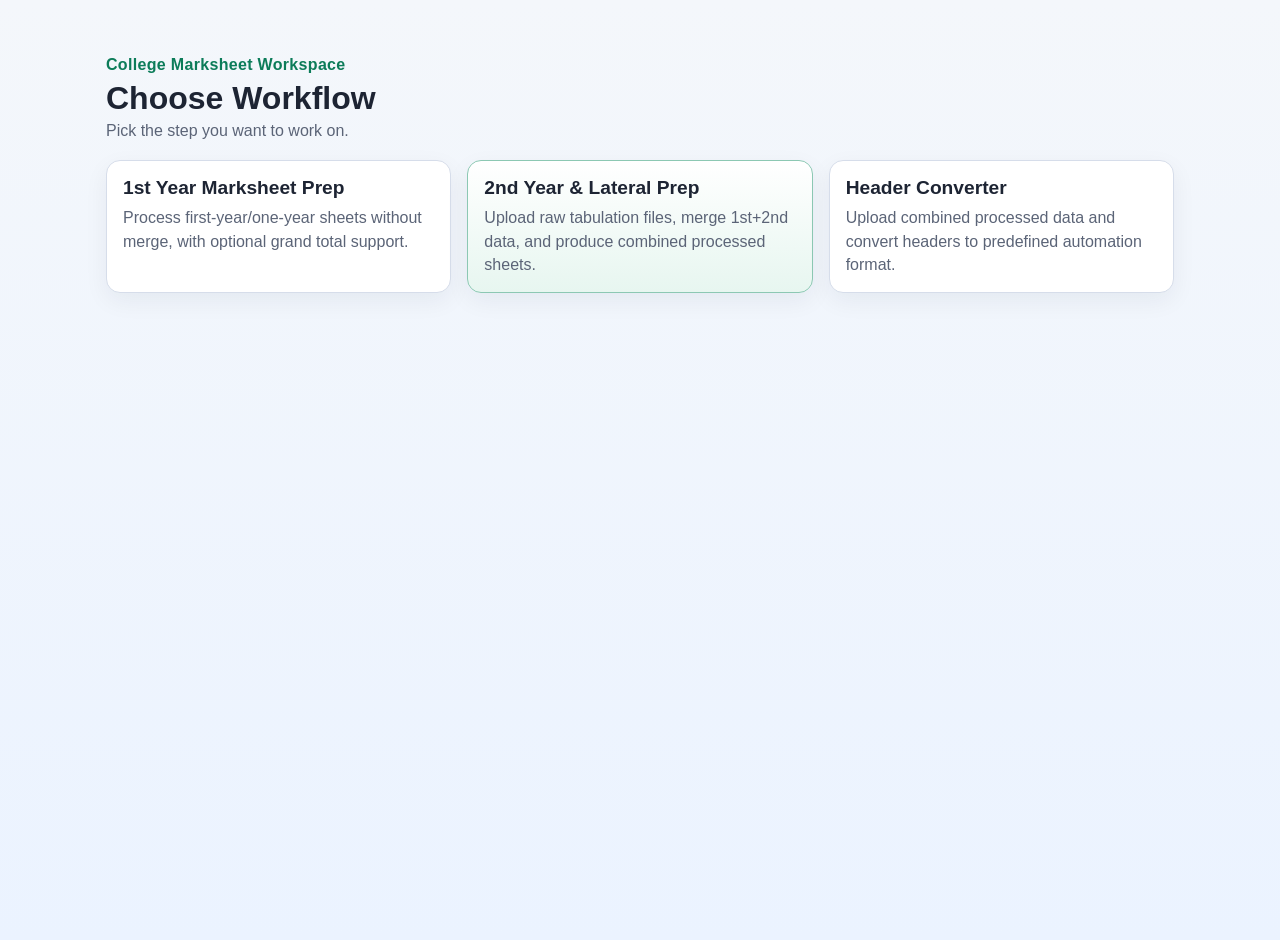
==== index.html @ 6aa49d60 "First commit" ====
﻿<!doctype html>
<html lang="en">
<head>
  <meta charset="UTF-8">
  <meta name="viewport" content="width=device-width, initial-scale=1.0">
  <title>Marksheet Generator</title>
  <link rel="stylesheet" href="styles.css">
</head>
<body>
  <main class="home-wrap">
    <section class="hero">
      <p class="eyebrow">College Marksheet Workspace</p>
      <h1>Choose Workflow</h1>
      <p class="hero-text">Pick the step you want to work on.</p>
    </section>

    <section class="card-grid">
      <a class="type-card" href="first-year.html">
        <h2>1st Year Marksheet Prep</h2>
        <p>Process first-year/one-year sheets without merge, with optional grand total support.</p>
      </a>

      <a class="type-card active" href="second-year.html">
        <h2>2nd Year & Lateral Prep</h2>
        <p>Upload raw tabulation files, merge 1st+2nd data, and produce combined processed sheets.</p>
      </a>

      <a class="type-card" href="header-converter.html">
        <h2>Header Converter</h2>
        <p>Upload combined processed data and convert headers to predefined automation format.</p>
      </a>
    </section>
  </main>
</body>
</html>
---- styles.css ----
﻿:root {
  --bg: #f4f7fb;
  --panel: #ffffff;
  --text: #1d2433;
  --muted: #5b6477;
  --border: #d6ddea;
  --accent: #0c7c59;
  --accent-hover: #0a6648;
  --accent-soft: #e7f6f0;
}

* {
  box-sizing: border-box;
}

body {
  margin: 0;
  font-family: "Segoe UI", Tahoma, Geneva, Verdana, sans-serif;
  background: linear-gradient(180deg, #f4f7fb 0%, #ebf3ff 100%);
  color: var(--text);
  min-height: 100vh;
}

.home-wrap {
  max-width: 1100px;
  margin: 2.5rem auto;
  padding: 1rem;
}

.hero {
  margin-bottom: 1.25rem;
}

.eyebrow {
  margin: 0;
  color: var(--accent);
  font-weight: 600;
  letter-spacing: 0.02em;
}

.hero h1 {
  margin: 0.35rem 0;
  font-size: 2rem;
}

.hero-text {
  margin: 0;
  color: var(--muted);
}

.card-grid {
  display: grid;
  grid-template-columns: repeat(auto-fit, minmax(240px, 1fr));
  gap: 1rem;
  margin-top: 1.25rem;
}

.type-card {
  display: block;
  text-decoration: none;
  color: inherit;
  background: var(--panel);
  border: 1px solid var(--border);
  border-radius: 14px;
  padding: 1rem;
  box-shadow: 0 8px 24px rgba(25, 34, 57, 0.06);
  transition: transform 0.15s ease, border-color 0.15s ease;
}

.type-card:hover {
  transform: translateY(-3px);
  border-color: #b6c6e6;
}

.type-card.active {
  border-color: #8cc8b3;
  background: linear-gradient(180deg, #ffffff 0%, var(--accent-soft) 100%);
}

.type-card h2 {
  margin: 0 0 0.45rem;
  font-size: 1.2rem;
}

.type-card p {
  margin: 0;
  color: var(--muted);
  line-height: 1.45;
}

.container,
.placeholder-wrap {
  max-width: 1100px;
  margin: 2rem auto;
  padding: 1rem;
}

.back-link {
  display: inline-block;
  text-decoration: none;
  margin-bottom: 0.75rem;
  color: #1b5ea9;
  font-weight: 600;
}

h1 {
  margin: 0;
  font-size: 1.8rem;
}

.subtitle {
  margin-top: 0.35rem;
  color: var(--muted);
}

.controls {
  display: flex;
  flex-wrap: wrap;
  gap: 0.75rem;
  align-items: center;
  margin: 1rem 0;
}

input[type="file"] {
  display: none;
}

.button,
button,
select {
  border: 1px solid var(--border);
  border-radius: 8px;
  padding: 0.5rem 0.75rem;
  background: var(--panel);
  color: var(--text);
  font-size: 0.95rem;
}

.button,
button {
  cursor: pointer;
}

.button {
  background: var(--accent);
  border-color: var(--accent);
  color: #fff;
}

.button:hover,
button:hover:not(:disabled) {
  background: var(--accent-hover);
  border-color: var(--accent-hover);
  color: #fff;
}

button:disabled,
select:disabled {
  opacity: 0.6;
  cursor: not-allowed;
}

.status {
  margin: 0.25rem 0 0.75rem;
  color: var(--muted);
}

.summary-panel {
  background: #f9fcff;
  border: 1px solid var(--border);
  border-radius: 10px;
  padding: 0.75rem 0.9rem;
  margin-bottom: 0.9rem;
}

.summary-panel h2 {
  margin: 0 0 0.45rem;
  font-size: 1rem;
}

.summary-panel ul {
  margin: 0;
  padding-left: 1.1rem;
  color: var(--muted);
}

.summary-panel li {
  margin-bottom: 0.25rem;
}

.table-wrap {
  background: var(--panel);
  border: 1px solid var(--border);
  border-radius: 10px;
  overflow: auto;
  max-height: 70vh;
}

table {
  width: 100%;
  border-collapse: collapse;
  min-width: 700px;
}

th,
td {
  border: 1px solid #e3e8f2;
  padding: 0.55rem;
  text-align: left;
  vertical-align: top;
}

th {
  position: sticky;
  top: 0;
  background: #f8fbff;
}

td[contenteditable="true"]:focus {
  outline: 2px solid #80bfff;
  outline-offset: -2px;
  background: #f4faff;
}

.placeholder-wrap p {
  color: var(--muted);
  max-width: 620px;
}

@media (max-width: 720px) {
  .home-wrap,
  .container,
  .placeholder-wrap {
    margin: 1rem auto;
  }

  .hero h1,
  h1 {
    font-size: 1.5rem;
  }
}
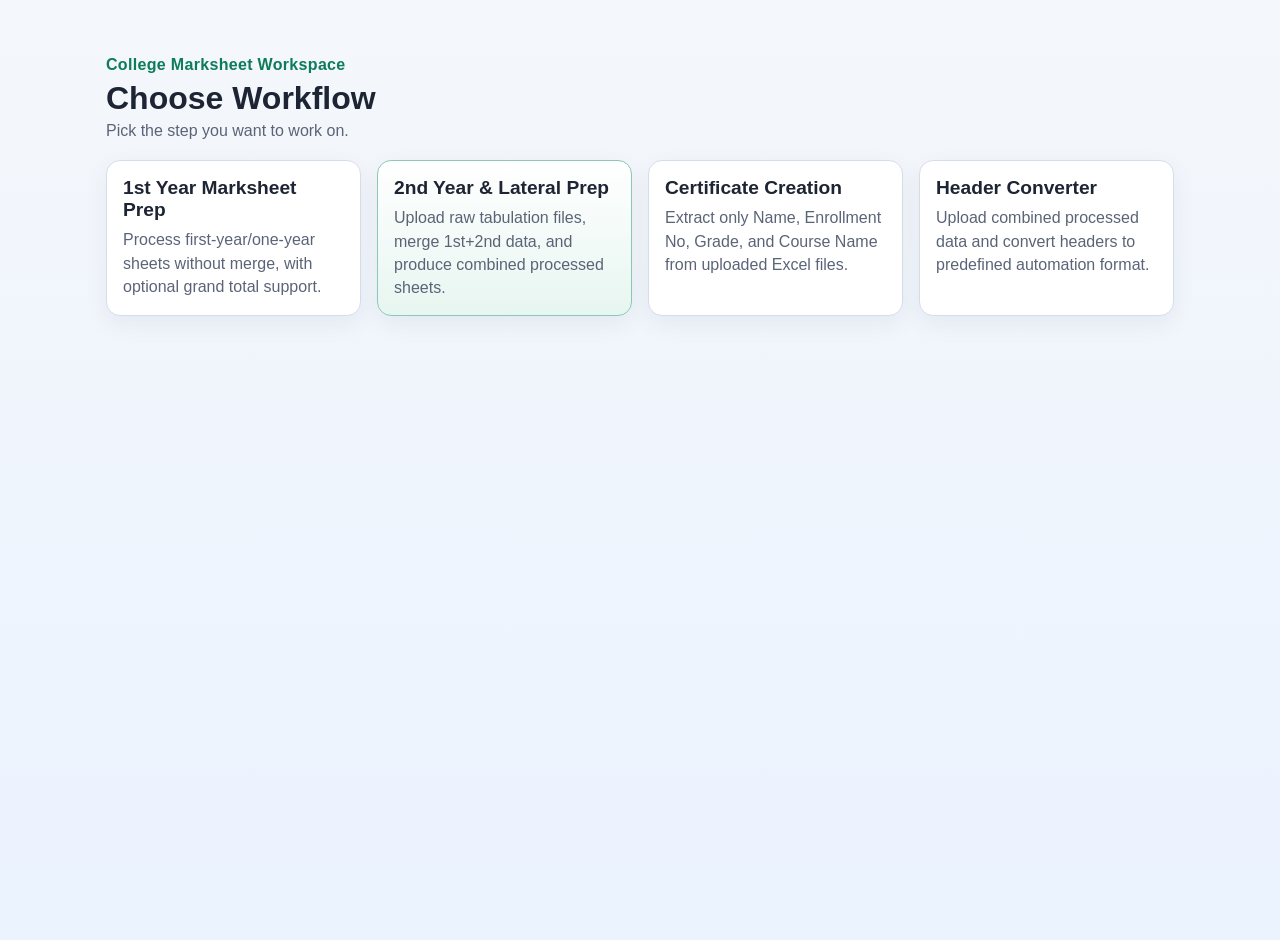
==== commit fa24570d: "2nd commit" ====
--- a/index.html
+++ b/index.html
@@ -25,6 +25,11 @@
         <p>Upload raw tabulation files, merge 1st+2nd data, and produce combined processed sheets.</p>
       </a>
 
+      <a class="type-card" href="certificate.html">
+        <h2>Certificate Creation</h2>
+        <p>Extract only Name, Enrollment No, Grade, and Course Name from uploaded Excel files.</p>
+      </a>
+
       <a class="type-card" href="header-converter.html">
         <h2>Header Converter</h2>
         <p>Upload combined processed data and convert headers to predefined automation format.</p>
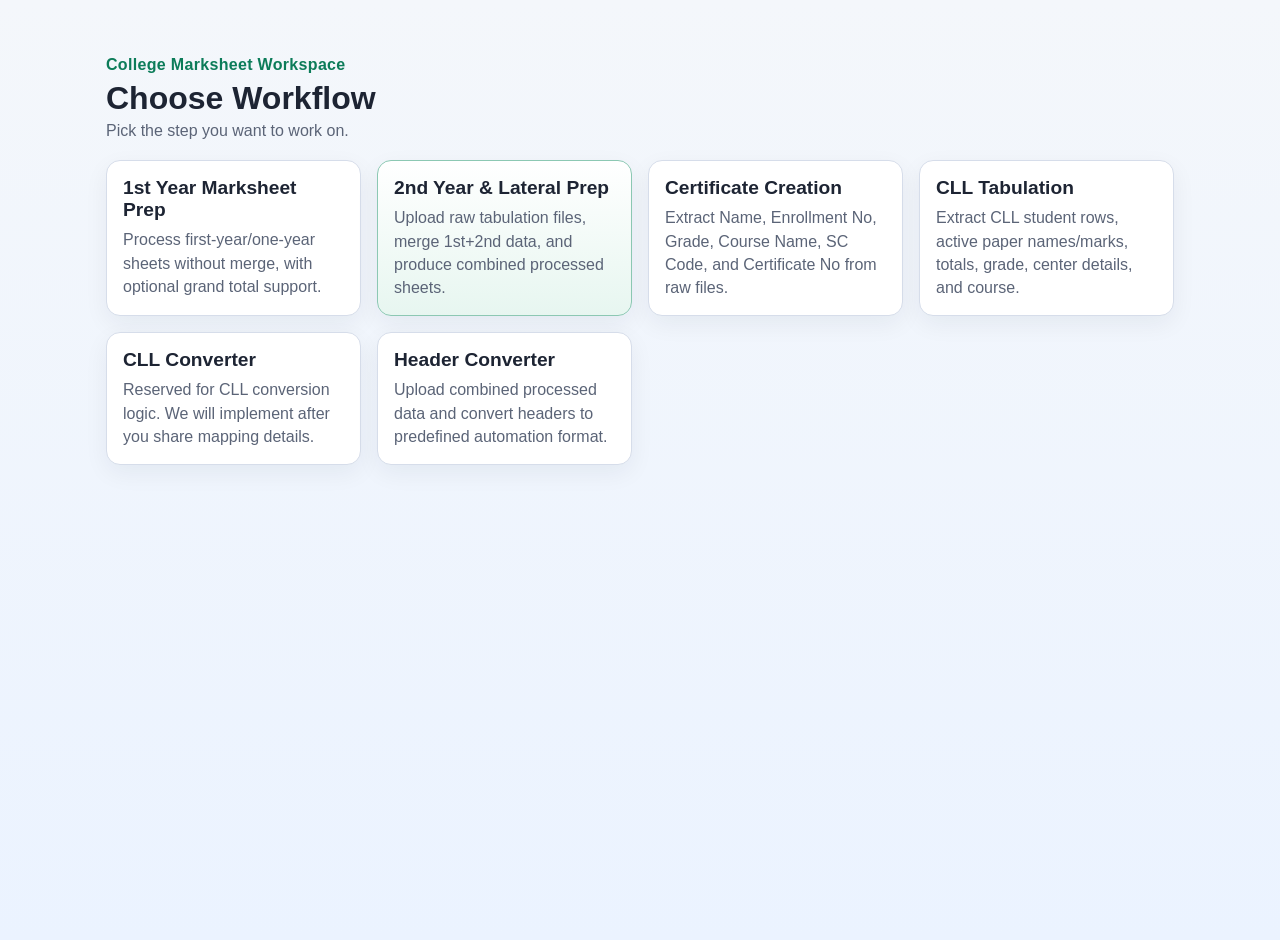
==== commit 5cd2d1d5: "added CLL Tabulation" ====
--- a/index.html
+++ b/index.html
@@ -27,7 +27,17 @@
 
       <a class="type-card" href="certificate.html">
         <h2>Certificate Creation</h2>
-        <p>Extract only Name, Enrollment No, Grade, and Course Name from uploaded Excel files.</p>
+        <p>Extract Name, Enrollment No, Grade, Course Name, SC Code, and Certificate No from raw files.</p>
+      </a>
+
+      <a class="type-card" href="cll-tabulation.html">
+        <h2>CLL Tabulation</h2>
+        <p>Extract CLL student rows, active paper names/marks, totals, grade, center details, and course.</p>
+      </a>
+
+      <a class="type-card" href="cll-converter.html">
+        <h2>CLL Converter</h2>
+        <p>Reserved for CLL conversion logic. We will implement after you share mapping details.</p>
       </a>
 
       <a class="type-card" href="header-converter.html">
--- a/styles.css
+++ b/styles.css
@@ -127,7 +127,8 @@
 
 .button,
 button,
-select {
+select,
+.text-input {
   border: 1px solid var(--border);
   border-radius: 8px;
   padding: 0.5rem 0.75rem;
